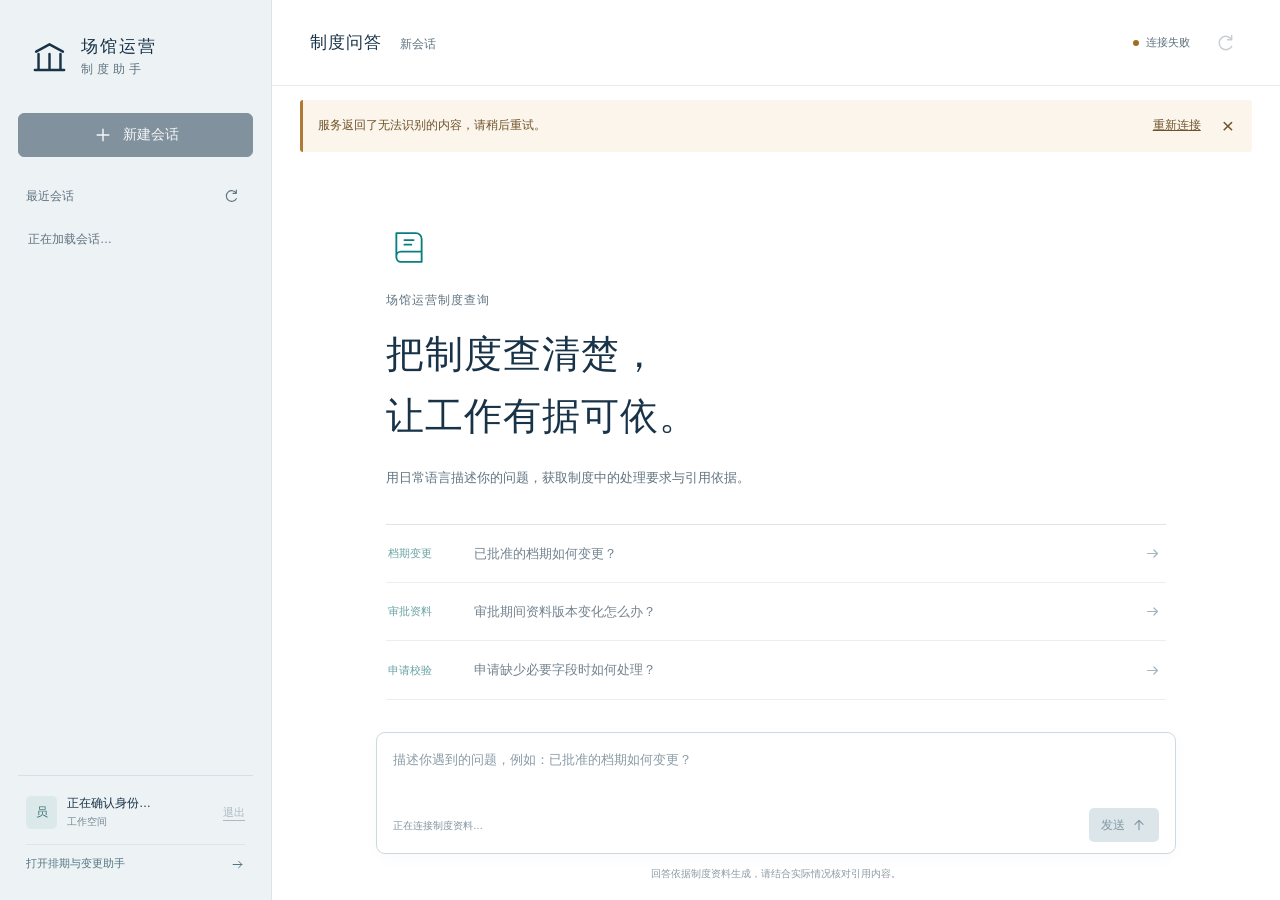
==== src/dhls/static/index.html @ 517b60a4 "refactor: organize src package and publish evaluation and release checklists" ====
<!doctype html>
<html lang="zh-CN">
<head>
  <meta charset="utf-8">
  <meta name="viewport" content="width=device-width, initial-scale=1">
  <meta name="color-scheme" content="light">
  <meta name="theme-color" content="#183247">
  <title>场馆制度助手</title>
  <link rel="stylesheet" href="/static/styles.css">
  <script src="/static/app.js" defer></script>
</head>
<body>
  <a class="skip-link" href="#question">跳到提问</a>
  <div class="app-shell">
    <div id="sidebar-backdrop" class="sidebar-backdrop" hidden></div>
    <aside id="sidebar" class="sidebar" aria-label="会话导航">
      <div class="brand">
        <span class="brand-mark" aria-hidden="true"><svg viewBox="0 0 32 32" fill="none"><path d="M5 12 16 6l11 6M7 14v12m9-12v12m9-12v12M4 27h24" stroke="currentColor" stroke-width="2" stroke-linecap="round" stroke-linejoin="round"/></svg></span>
        <div><strong>场馆运营</strong><span>制度助手</span></div>
        <button id="close-sidebar" class="icon-button mobile-only" type="button" aria-label="关闭会话栏"><svg viewBox="0 0 24 24" aria-hidden="true"><path d="m6 6 12 12M18 6 6 18"/></svg></button>
      </div>
      <button id="new-session" class="new-session" type="button"><svg viewBox="0 0 24 24" aria-hidden="true"><path d="M12 5v14M5 12h14"/></svg><span>新建会话</span></button>
      <div class="session-heading"><h2>最近会话</h2><button id="refresh-sessions" class="icon-button" type="button" aria-label="刷新会话列表"><svg viewBox="0 0 24 24" aria-hidden="true"><path d="M20 8a8 8 0 1 0 0 8M20 3v5h-5"/></svg></button></div>
      <p id="session-list-note" class="session-list-note">正在加载会话…</p>
      <nav class="session-navigation" aria-label="最近会话"><ul id="session-list" class="session-list"></ul></nav>
      <p id="session-lock-note" class="session-lock-note" hidden>回答生成中，停止后可切换会话。</p>
      <!-- 当前账号由 /config 返回；管理员入口只是导航，服务端另行校验权限。 -->
      <div class="sidebar-account">
        <div class="chat-account-info"><span id="account-avatar" class="chat-account-avatar" aria-hidden="true">员</span><div><strong id="account-name">正在确认身份…</strong><span id="account-role">工作空间</span></div><button id="logout-button" class="account-logout" type="button" disabled>退出</button></div>
        <a class="chat-admin-link" href="/agent">打开排期与变更助手<svg viewBox="0 0 24 24" aria-hidden="true"><path d="M5 12h14m-5-5 5 5-5 5"/></svg></a>
        <a id="admin-link" class="chat-admin-link" href="/admin/knowledge" hidden>打开管理后台<svg viewBox="0 0 24 24" aria-hidden="true"><path d="M5 12h14m-5-5 5 5-5 5"/></svg></a>
      </div>
    </aside>

    <main id="main" class="workspace">
      <header class="workspace-header">
        <button id="open-sidebar" class="icon-button mobile-only" type="button" aria-label="打开会话栏" aria-controls="sidebar" aria-expanded="false"><svg viewBox="0 0 24 24" aria-hidden="true"><path d="M4 6h16M4 12h16M4 18h16"/></svg></button>
        <div class="workspace-title"><h1>制度问答</h1><span id="current-session-title">新会话</span></div>
        <div class="header-actions"><button id="knowledge-status" class="knowledge-status" type="button" title="重新检查制度资料与模型"><span aria-hidden="true"></span><span id="knowledge-status-text">正在连接</span></button><button id="reload-history" class="icon-button" type="button" aria-label="重新加载当前会话" title="重新加载当前会话" disabled><svg viewBox="0 0 24 24" aria-hidden="true"><path d="M20 8a8 8 0 1 0 0 8M20 3v5h-5"/></svg></button></div>
      </header>
      <div id="demo-banner" class="demo-banner" hidden><strong>示例制度</strong><span>当前知识库用于原型验证，具体业务请以企业正式制度为准。</span></div>
      <div id="notice" class="notice" role="alert" hidden><span id="notice-text"></span><button id="notice-action" type="button" hidden>重试</button><button id="dismiss-notice" class="notice-dismiss" type="button" aria-label="关闭提示">×</button></div>

      <section id="chat-scroll" class="chat-scroll" aria-label="问答内容" tabindex="0">
        <div id="welcome" class="welcome">
          <div class="welcome-emblem" aria-hidden="true"><svg viewBox="0 0 40 40" fill="none"><path d="M9 8h17a5 5 0 0 1 5 5v20H13a4 4 0 0 1-4-4V8Zm0 20a4 4 0 0 1 4-4h18M16 14h8M16 18h6" stroke="currentColor" stroke-width="1.6" stroke-linecap="round" stroke-linejoin="round"/></svg></div>
          <p class="welcome-context">场馆运营制度查询</p>
          <h2>把制度查清楚，<br>让工作有据可依。</h2>
          <p class="welcome-description">用日常语言描述你的问题，<br class="small-only">获取制度中的处理要求与引用依据。</p>
          <div class="suggestions" aria-label="试试这样提问">
            <button type="button" data-question="已批准的档期如何变更？"><span>档期变更</span><strong>已批准的档期如何变更？</strong><svg viewBox="0 0 24 24" aria-hidden="true"><path d="M5 12h14m-5-5 5 5-5 5"/></svg></button>
            <button type="button" data-question="审批期间资料版本变化怎么办？"><span>审批资料</span><strong>审批期间资料版本变化怎么办？</strong><svg viewBox="0 0 24 24" aria-hidden="true"><path d="M5 12h14m-5-5 5 5-5 5"/></svg></button>
            <button type="button" data-question="申请缺少必要字段时如何处理？"><span>申请校验</span><strong>申请缺少必要字段时如何处理？</strong><svg viewBox="0 0 24 24" aria-hidden="true"><path d="M5 12h14m-5-5 5 5-5 5"/></svg></button>
          </div>
        </div>
        <div id="history-loading" class="history-loading" role="status" hidden>正在恢复会话…</div>
        <div id="conversation" class="conversation" hidden>
          <button id="load-earlier" class="load-earlier" type="button" hidden>查看更早的消息</button>
          <div id="messages"></div>
        </div>
      </section>
      <button id="jump-latest" class="jump-latest" type="button" hidden>回到最新回答 <span aria-hidden="true">↓</span></button>

      <div class="composer-area">
        <form id="chat-form" class="composer">
          <label class="sr-only" for="question">输入制度问题</label>
          <textarea id="question" name="question" rows="2" maxlength="2000" placeholder="描述你遇到的问题，例如：已批准的档期如何变更？" enterkeyhint="send" disabled></textarea>
          <div class="composer-toolbar"><span id="composer-hint">正在连接制度资料…</span><div class="composer-actions"><span id="character-count" class="character-count" hidden>0 / 2000</span><button id="stop-generation" class="stop-button" type="button" hidden><span aria-hidden="true"></span>停止生成</button><button id="send-question" class="send-button" type="submit" disabled><span>发送</span><svg viewBox="0 0 24 24" aria-hidden="true"><path d="M12 19V5m-6 6 6-6 6 6"/></svg></button></div></div>
        </form>
        <p class="composer-footnote">回答依据制度资料生成，请结合实际情况核对引用内容。</p>
      </div>
    </main>
  </div>
  <div id="live-status" class="sr-only" role="status" aria-live="polite" aria-atomic="true"></div>
</body>
</html>
---- static/styles.css ----
:root{font-family:"Microsoft YaHei","微软雅黑","PingFang SC",sans-serif;color:#183247;background:#f3f6f8;font-synthesis:none;--ink:#183247;--muted:#607380;--teal:#087e80;--teal-dark:#086769;--line:#dce4e9;--base:#f3f6f8;--white:#fff;--sidebar-width:272px}
.knowledge-status{padding:4px 0;border:0;background:none}.knowledge-status:hover:enabled{text-decoration:underline;text-underline-offset:4px}
*{box-sizing:border-box}body{margin:0}button,textarea{font:inherit}button{cursor:pointer}button:disabled{cursor:not-allowed}button,textarea,a{-webkit-tap-highlight-color:transparent}button:focus-visible,textarea:focus-visible,a:focus-visible,[tabindex]:focus-visible{outline:3px solid #2d9baf;outline-offset:4px}button svg{width:20px;height:20px;fill:none;stroke:currentColor;stroke-width:1.7;stroke-linecap:round;stroke-linejoin:round;flex-shrink:0}[hidden]{display:none!important}.sr-only{position:absolute;width:1px;height:1px;padding:0;margin:-1px;overflow:hidden;clip:rect(0,0,0,0);white-space:nowrap;border:0}.skip-link{position:fixed;top:12px;left:12px;z-index:30;transform:translateY(-150%);background:var(--white);color:var(--teal);padding:12px 18px;border:2px solid var(--teal);border-radius:6px}.skip-link:focus{transform:none}
.app-shell{height:100vh;height:100dvh;min-height:450px;display:grid;grid-template-columns:var(--sidebar-width) minmax(0,1fr);overflow:hidden}.sidebar{display:flex;flex-direction:column;min-height:0;background:#edf2f5;border-right:1px solid var(--line);padding:33px 18px 26px}.brand{display:flex;align-items:center;gap:12px;padding:0 12px 34px}.brand-mark{width:39px;height:43px;color:var(--ink)}.brand-mark svg{width:100%;height:100%}.brand strong{display:block;font-size:17px;font-weight:700;letter-spacing:2px;line-height:1.6}.brand div>span{display:block;color:var(--muted);font-size:12px;letter-spacing:4px;line-height:1.6}.new-session{display:flex;align-items:center;justify-content:center;gap:10px;min-height:44px;background:var(--ink);border:1px solid var(--ink);color:white;border-radius:6px;font-size:14px;font-weight:700}.new-session:hover:enabled{background:#24485f}.new-session:disabled{opacity:.5}.session-heading{display:flex;align-items:center;justify-content:space-between;padding:25px 8px 9px}.session-heading h2{font-size:12px;font-weight:400;color:var(--muted);margin:0}.icon-button{display:inline-flex;align-items:center;justify-content:center;flex-shrink:0;width:34px;height:34px;padding:6px;background:transparent;border:0;border-radius:5px;color:var(--muted)}.icon-button:hover:enabled{background:#e0e9ee;color:var(--ink)}.icon-button:disabled{opacity:.35}.session-heading .icon-button{height:28px;width:28px}.session-heading svg{width:16px;height:16px}.session-list-note{margin:10px 10px;color:var(--muted);font-size:12px;line-height:1.8}.session-navigation{min-height:0;overflow-y:auto;overscroll-behavior:contain;scrollbar-width:thin;flex:1}.session-list{list-style:none;margin:0;padding:0;display:grid;gap:5px}.session-item{display:block;width:100%;padding:12px 13px 11px;text-align:left;background:transparent;border:1px solid transparent;border-radius:6px;color:var(--ink)}.session-item:hover:enabled{background:#e5ecef}.session-item[aria-current=true]{background:white;border-color:#d5e1e7}.session-item:disabled{opacity:.65}.session-item-title{display:block;white-space:nowrap;overflow:hidden;text-overflow:ellipsis;font-size:13px;font-weight:500;line-height:1.6}.session-item-time{display:block;margin-top:4px;color:var(--muted);font-size:11px;font-weight:400}.session-lock-note{font-size:11px;line-height:1.8;color:var(--muted);margin:8px 8px 0}.sidebar-footer{padding:25px 13px 0}.footer-rule{display:block;width:28px;border-top:2px solid #8ca5b1;margin-bottom:14px}.sidebar-footer p{font-size:14px;line-height:1.9;font-weight:500;margin:0 0 10px;color:#476270}.sidebar-footer>span:last-child{font-size:10px;color:#748996;letter-spacing:1px}.workspace{position:relative;min-width:0;min-height:0;display:flex;flex-direction:column;background:#fff}.workspace-header{display:flex;align-items:center;justify-content:space-between;gap:12px;min-height:86px;padding:18px 38px;border-bottom:1px solid #e6ecef;background:#fff;flex-shrink:0}.workspace-title{display:flex;align-items:baseline;gap:18px;min-width:0}.workspace-title h1{font-size:17px;font-weight:700;white-space:nowrap;margin:0;letter-spacing:1px}.workspace-title>span{font-size:12px;color:var(--muted);max-width:30vw;white-space:nowrap;overflow:hidden;text-overflow:ellipsis}.header-actions{display:flex;align-items:center;gap:18px;flex-shrink:0}.knowledge-status{display:flex;align-items:center;gap:7px;font-size:11px;color:var(--muted);white-space:nowrap}.knowledge-status>span:first-child{width:6px;height:6px;flex-shrink:0;border-radius:50%;background:#9babb5}.knowledge-status.is-ready>span:first-child{background:var(--teal)}.knowledge-status.is-unavailable>span:first-child{background:#a26b24}.demo-banner{display:flex;align-items:baseline;justify-content:center;gap:12px;padding:9px 20px;background:#f3f7f8;border-bottom:1px solid #e3ecee;color:#526c79;font-size:11px;line-height:1.8}.demo-banner strong{font-weight:600;color:var(--teal-dark)}.notice{display:flex;gap:12px;align-items:center;margin:14px 28px 0;padding:12px 15px;border-left:3px solid #b07936;border-radius:3px;background:#fbf5eb;color:#70532b;font-size:12px;line-height:1.8;flex-shrink:0}.notice>span{flex:1}.notice button{padding:3px 6px;background:none;color:inherit;border:0;text-decoration:underline;white-space:nowrap}.notice .notice-dismiss{font-size:21px;text-decoration:none;padding:0 3px;line-height:1.1}
.chat-scroll{flex:1;min-height:0;overflow-y:auto;overscroll-behavior:contain;scrollbar-width:thin;scrollbar-color:#c9d5dd transparent;position:relative;scroll-behavior:auto}.welcome{width:min(100% - 80px,780px);margin:0 auto;padding:clamp(40px,8vh,100px) 0 44px}.welcome-emblem{width:46px;height:46px;color:var(--teal);margin-bottom:22px}.welcome-emblem svg{width:100%;height:100%}.welcome-context{font-size:12px;color:var(--muted);margin:0 0 14px;letter-spacing:1px}.welcome h2{font-size:clamp(26px,3.1vw,38px);line-height:1.65;letter-spacing:1px;font-weight:500;margin:0;color:var(--ink)}.welcome-description{font-size:13px;color:var(--muted);line-height:1.9;margin:18px 0 33px}.suggestions{display:grid;border-top:1px solid var(--line)}.suggestions button{display:grid;grid-template-columns:72px minmax(0,1fr) 20px;align-items:center;gap:14px;width:100%;text-align:left;padding:17px 2px;background:none;border:0;border-bottom:1px solid var(--line);color:var(--ink)}.suggestions button:hover:enabled{background:#f5f9fa}.suggestions button:disabled{opacity:.6}.suggestions button>span{font-size:11px;color:var(--teal-dark)}.suggestions strong{font-size:13px;line-height:1.8;font-weight:400}.suggestions svg{width:17px;height:17px;color:#6a8592}.history-loading{padding:70px 30px;text-align:center;font-size:13px;color:var(--muted)}.conversation{max-width:880px;padding:26px 40px 38px;margin:0 auto;width:100%}.load-earlier{display:block;margin:0 auto 25px;color:var(--teal);background:none;border:1px solid var(--line);border-radius:5px;font-size:12px;padding:9px 16px}.load-earlier:hover:enabled{background:#f2f8f8}.message{margin-bottom:34px;min-width:0}.message:last-child{margin-bottom:0}.message-heading{display:flex;align-items:center;gap:9px;margin-bottom:12px}.message-avatar{display:inline-flex;align-items:center;justify-content:center;width:26px;height:26px;border-radius:5px;font-size:11px;letter-spacing:0;font-weight:600;background:#edf2f5;color:#546d7b;flex-shrink:0}.message-assistant .message-avatar{background:#e3f0ef;color:var(--teal-dark)}.message-speaker{font-size:12px;font-weight:700;color:#365264}.message-time{margin-left:auto;font-size:10px;color:#8a9aa4}.message-content{font-size:14px;line-height:1.95;color:#263f50;white-space:pre-wrap;overflow-wrap:anywhere;word-break:break-word;padding-left:35px;max-width:100%}.message-user .message-content{background:#f1f5f7;padding:15px 18px;margin-left:35px;border-radius:0 8px 8px 8px;white-space:pre-wrap}.message-assistant .message-content:empty{display:none}.message-phase{display:flex;align-items:center;gap:9px;margin:8px 0 0 35px;min-height:24px;color:var(--teal-dark);font-size:12px;line-height:1.8}.status-indicator{display:block;width:7px;height:7px;background:var(--teal);border-radius:50%;animation:breathe 1.4s ease-in-out infinite}.message-phase.is-settled{color:var(--muted)}.message-phase.is-settled .status-indicator{display:none}.message-phase.is-error{color:#936126}.message-actions{display:flex;flex-wrap:wrap;gap:12px;margin:12px 0 0 35px}.message-action{font-size:11px;line-height:1.6;padding:3px 0;color:var(--muted);background:none;border:0;border-bottom:1px solid transparent}.message-action:hover:enabled{color:var(--teal);border-bottom-color:currentColor}.message-action:disabled{opacity:.5}.sources{margin:20px 0 0 35px;border-top:1px solid var(--line);padding-top:13px}.sources-title{font-size:11px;font-weight:500;color:var(--muted);margin:0 0 10px}.source{border-left:2px solid #cbdde0;padding-left:12px;margin-bottom:12px}.source:last-child{margin-bottom:0}.source summary{display:flex;align-items:baseline;gap:7px;color:#365a68;font-size:12px;line-height:1.8;cursor:pointer;list-style:none;overflow-wrap:anywhere}.source summary::-webkit-details-marker{display:none}.source summary:before{content:"›";color:#728c96;font-size:16px;line-height:1;transform-origin:center;flex-shrink:0}.source[open] summary:before{transform:rotate(90deg)}.source-number{color:var(--teal-dark);font-size:11px;flex-shrink:0}.source-filename{font-weight:500}.source-locator{display:block;font-size:10px;line-height:1.8;color:#7a8d98;padding:2px 0 3px 15px;overflow-wrap:anywhere}.source-excerpt{font-size:12px;line-height:1.95;color:#607380;white-space:pre-wrap;overflow-wrap:anywhere;margin:6px 0 4px 15px;padding:9px 12px;background:#f5f8f9;border-radius:3px}.no-sources{margin:15px 0 0 35px;color:#8a7a60;font-size:11px;line-height:1.8}.composer-area{flex-shrink:0;width:100%;padding:14px 40px 17px;background:white}.composer{max-width:800px;margin:0 auto;border:1px solid #ccd9df;border-radius:9px;background:#fff;box-shadow:0 4px 18px #173b4d06;padding:15px 16px 11px;transition:border-color .15s}.composer:focus-within{border-color:var(--teal);box-shadow:0 0 0 2px #087e800a}.composer textarea{display:block;resize:none;width:100%;border:0;border-radius:0;outline:none;font-size:13px;line-height:1.8;color:var(--ink);padding:0;min-height:46px;max-height:160px;background:transparent;overflow-y:auto;scrollbar-width:thin}.composer textarea:focus-visible{outline:none}.composer textarea::placeholder{color:#8a9ba6;opacity:1}.composer textarea:disabled{cursor:wait}.composer-toolbar{display:flex;align-items:center;justify-content:space-between;gap:12px;margin-top:13px;min-height:34px}.composer-toolbar>span{font-size:10px;line-height:1.7;color:#81939f}.composer-actions{display:flex;align-items:center;gap:12px;flex-shrink:0}.character-count{font-size:10px;color:var(--muted)}.send-button{display:flex;align-items:center;gap:6px;border:0;border-radius:5px;color:#fff;background:var(--teal);padding:8px 12px;min-height:34px;font-size:12px;font-weight:600}.send-button svg{width:16px;height:16px}.send-button:hover:enabled{background:var(--teal-dark)}.send-button:disabled{background:#dce5e9;color:#8296a2}.stop-button{display:flex;align-items:center;gap:7px;background:#f1f6f7;color:#365d68;border:1px solid #cbdde0;border-radius:5px;padding:7px 11px;font-size:12px;min-height:34px}.stop-button>span{display:block;width:9px;height:9px;border-radius:1px;background:currentColor}.stop-button:hover{background:#e5f0f0}.composer-footnote{max-width:800px;text-align:center;font-size:10px;line-height:1.8;color:#8b9aa4;margin:11px auto 0}.jump-latest{position:absolute;z-index:2;left:50%;bottom:190px;transform:translateX(-50%);padding:8px 14px;border:1px solid var(--line);border-radius:18px;background:white;color:#416372;font-size:11px;box-shadow:0 3px 12px #1832470a}.jump-latest>span{margin-left:5px}.mobile-only,.small-only{display:none}.sidebar-backdrop{display:none}@keyframes breathe{0%,100%{opacity:.35}50%{opacity:1}}
@media(min-width:1500px){:root{--sidebar-width:292px}.sidebar{padding-left:23px;padding-right:23px}.workspace-header{padding-left:48px;padding-right:48px}.welcome{max-width:800px}}
@media(max-width:1000px){:root{--sidebar-width:238px}.sidebar{padding:26px 13px 22px}.brand{padding-left:8px;padding-bottom:28px;gap:8px}.brand strong{font-size:16px}.workspace-header{padding:17px 25px}.workspace-title>span{display:none}.header-actions{gap:10px}.welcome{width:calc(100% - 64px);padding-top:44px}.welcome h2{font-size:29px}.suggestions button{grid-template-columns:60px minmax(0,1fr) 17px;gap:10px}.suggestions strong{font-size:12px}.conversation{padding-left:28px;padding-right:28px}.composer-area{padding-left:28px;padding-right:28px}}
@media(max-width:700px){.app-shell{display:block;min-height:360px}.workspace{height:100%}.sidebar{position:fixed;inset:0 auto 0 0;width:286px;max-width:calc(100vw - 48px);z-index:20;transform:translateX(-100%);transition:transform .2s ease;padding:25px 18px;visibility:hidden}.sidebar.is-open{transform:none;visibility:visible}.sidebar-backdrop:not([hidden]){display:block;position:fixed;inset:0;background:#18324759;z-index:19}.brand{padding-bottom:26px;gap:11px}.brand .icon-button{margin-left:auto}.mobile-only{display:inline-flex}.workspace-header{min-height:67px;padding:12px 15px;justify-content:flex-start;gap:9px}.workspace-title{flex:1}.workspace-title h1{font-size:15px}.header-actions{gap:5px}.knowledge-status{font-size:10px;gap:5px}.header-actions .icon-button{width:29px;height:29px}.header-actions .icon-button svg{width:17px;height:17px}.demo-banner{padding:7px 17px;justify-content:flex-start;gap:8px;font-size:10px}.notice{margin:11px 15px 0;padding:10px 11px;gap:8px;font-size:11px}.welcome{width:calc(100% - 46px);padding:34px 0}.welcome-emblem{width:40px;height:40px;margin-bottom:18px}.welcome-context{font-size:11px;margin-bottom:12px}.welcome h2{font-size:27px;line-height:1.65;letter-spacing:.5px}.welcome-description{font-size:12px;line-height:1.9;margin:15px 0 25px}.suggestions button{grid-template-columns:59px minmax(0,1fr) 15px;gap:7px;padding:15px 0}.suggestions strong{font-size:11px}.suggestions button>span{font-size:10px}.suggestions svg{width:15px;height:15px}.conversation{padding:24px 18px 29px}.message{margin-bottom:29px}.message-heading{margin-bottom:10px}.message-content{font-size:13px;padding-left:0;line-height:1.95}.message-user .message-content{margin-left:0;padding:12px 14px}.message-phase,.message-actions,.sources,.no-sources{margin-left:0}.message-avatar{width:24px;height:24px;font-size:10px}.message-speaker{font-size:11px}.message-time{font-size:9px}.message-phase{font-size:11px}.source summary{font-size:11px}.source-excerpt{font-size:11px;padding:8px 10px}.composer-area{padding:10px 14px max(12px,env(safe-area-inset-bottom))}.composer{padding:12px 12px 9px;border-radius:8px}.composer textarea{font-size:13px;min-height:45px;max-height:130px}.composer-toolbar{margin-top:10px}.composer-toolbar>span{font-size:9px}.composer-actions{gap:8px}.send-button{padding:7px 10px;font-size:11px;gap:3px}.stop-button{font-size:11px;padding:6px 8px}.composer-footnote{font-size:9px;margin-top:8px}.jump-latest{bottom:174px}.small-only{display:initial}.sidebar-footer{padding-top:20px}.session-item{padding-top:11px;padding-bottom:11px}}
@media(max-height:740px) and (min-width:701px){.welcome{padding-top:32px;padding-bottom:30px}.welcome-emblem{width:36px;height:36px;margin-bottom:12px}.welcome-context{margin-bottom:8px}.welcome h2{font-size:30px}.welcome-description{margin-top:12px;margin-bottom:22px}.suggestions button{padding-top:12px;padding-bottom:12px}.sidebar-footer{padding-top:16px}.sidebar-footer p{font-size:12px}.composer-area{padding-top:10px;padding-bottom:12px}}
@media(prefers-reduced-motion:reduce){*,*:before,*:after{animation:none!important;transition:none!important;scroll-behavior:auto!important}}
/* 已登录账号区：替换演示身份说明；角色入口仅用于导航，权限由后端逐接口校验。 */
.sidebar-account{border-top:1px solid #d5e1e7;margin-top:18px;padding:17px 8px 0}.chat-account-info{display:flex;align-items:center;gap:10px;min-width:0}.chat-account-avatar{display:flex;align-items:center;justify-content:center;width:31px;height:33px;flex-shrink:0;border-radius:5px;background:#dce9eb;color:#3e7075;font-size:12px}.chat-account-info>div{min-width:0;flex:1}.chat-account-info strong{display:block;white-space:nowrap;overflow:hidden;text-overflow:ellipsis;font-size:12px;font-weight:500;line-height:1.7}.chat-account-info div>span{display:block;font-size:10px;color:#748995;line-height:1.8}.account-logout{font-size:11px;background:none;border:0;color:var(--muted);padding:6px 0 6px 8px;text-decoration:underline;text-underline-offset:4px}.account-logout:hover:enabled{color:var(--teal)}.account-logout:disabled{opacity:.45}.chat-admin-link{display:flex;align-items:center;justify-content:space-between;gap:8px;color:#507781;font-size:11px;line-height:1.8;text-decoration:none;margin-top:13px;padding:9px 0 0;border-top:1px solid #dce5e9}.chat-admin-link:hover{color:var(--teal)}.chat-admin-link svg{width:15px;height:15px;fill:none;stroke:currentColor;stroke-width:1.6;stroke-linecap:round;stroke-linejoin:round}
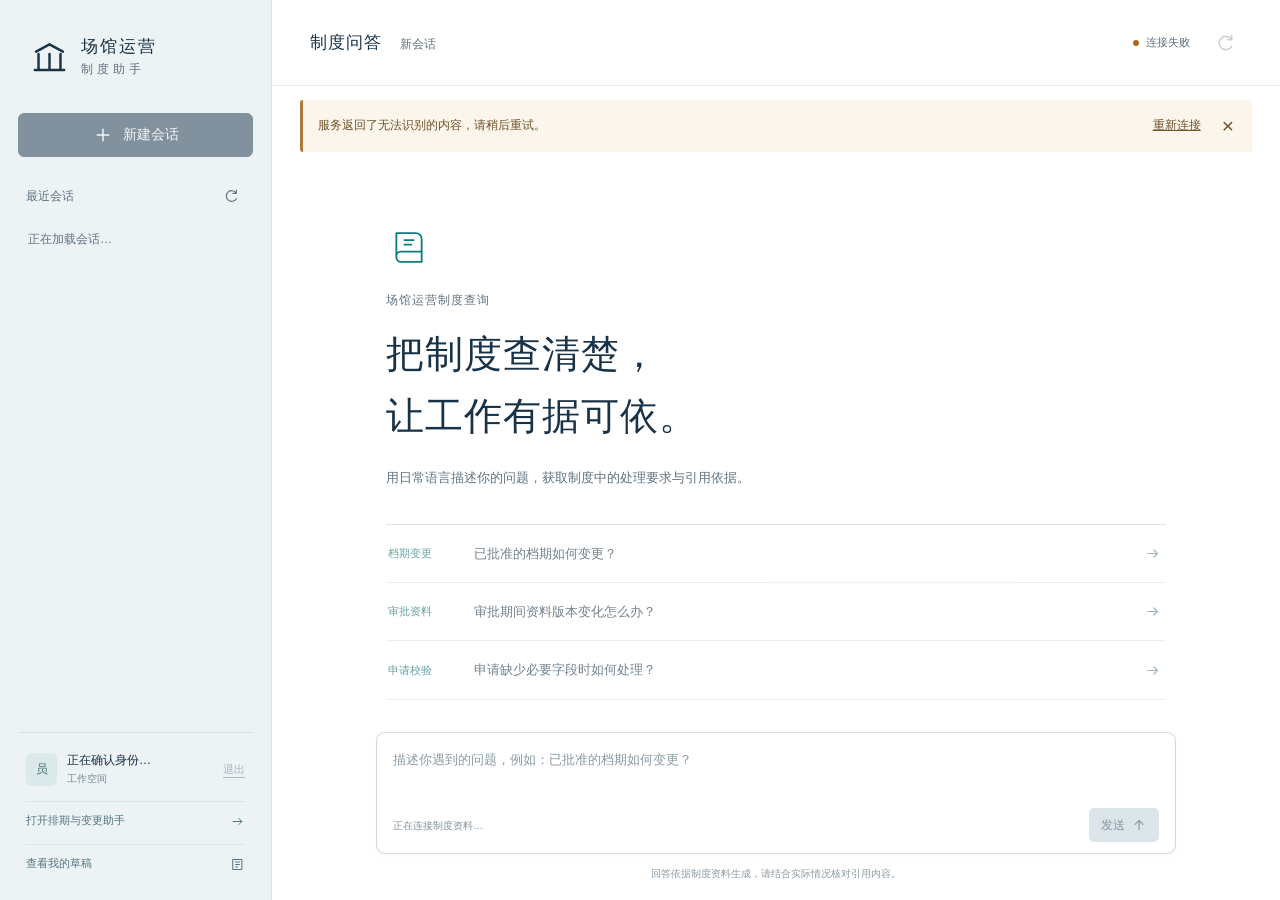
==== commit a2cede2e: "feat: add scoped draft submission and approval workflow" ====
--- a/src/dhls/static/index.html
+++ b/src/dhls/static/index.html
@@ -28,7 +28,8 @@
       <div class="sidebar-account">
         <div class="chat-account-info"><span id="account-avatar" class="chat-account-avatar" aria-hidden="true">员</span><div><strong id="account-name">正在确认身份…</strong><span id="account-role">工作空间</span></div><button id="logout-button" class="account-logout" type="button" disabled>退出</button></div>
         <a class="chat-admin-link" href="/agent">打开排期与变更助手<svg viewBox="0 0 24 24" aria-hidden="true"><path d="M5 12h14m-5-5 5 5-5 5"/></svg></a>
-        <a id="admin-link" class="chat-admin-link" href="/admin/knowledge" hidden>打开管理后台<svg viewBox="0 0 24 24" aria-hidden="true"><path d="M5 12h14m-5-5 5 5-5 5"/></svg></a>
+        <a class="chat-admin-link" href="/drafts">查看我的草稿<svg viewBox="0 0 24 24" aria-hidden="true"><path d="M5 4h14v16H5zM9 8h6M9 12h6M9 16h3"/></svg></a>
+        <a id="admin-link" class="chat-admin-link" href="/admin/approvals" hidden>打开管理后台<svg viewBox="0 0 24 24" aria-hidden="true"><path d="M5 12h14m-5-5 5 5-5 5"/></svg></a>
       </div>
     </aside>
 
